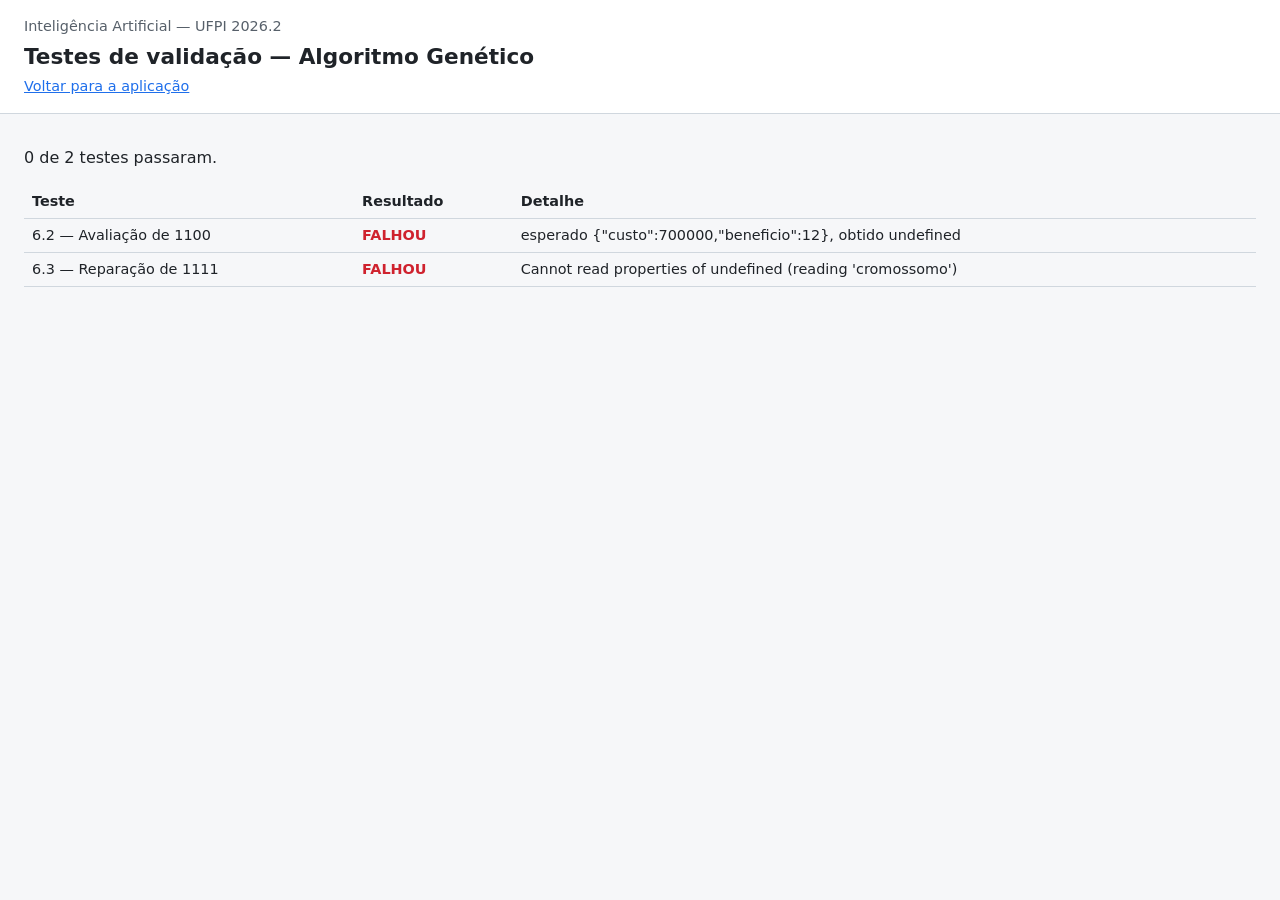
==== testes.html @ 3c5c3645 "Cria esqueleto do trabalho de Algoritmo Genético no padrão do grupo Co-Authored-By: Claude Opus 5.5 " ====
<!DOCTYPE html>
<html lang="pt-BR">
<head>
  <meta charset="UTF-8">
  <meta name="viewport" content="width=device-width, initial-scale=1">
  <title>Testes de validação — Algoritmo Genético</title>
  <link rel="stylesheet" href="css/estilo.css">
</head>
<body>
  <header class="cabecalho">
    <p class="disciplina">Inteligência Artificial — UFPI 2026.2</p>
    <h1>Testes de validação — Algoritmo Genético</h1>
    <p class="meta"><a href="index.html">Voltar para a aplicação</a></p>
  </header>
  <main style="padding:16px 24px">
    <p id="resumo"></p>
    <table>
      <thead><tr><th>Teste</th><th>Resultado</th><th>Detalhe</th></tr></thead>
      <tbody id="resultados"></tbody>
    </table>
  </main>
  <script type="module" src="js/testes.js"></script>
</body>
</html>
---- css/estilo.css ----
/* css/estilo.css — padrão do grupo */
:root {
  --cor-fundo: #f6f7f9;    --cor-painel: #ffffff;   --cor-borda: #d0d7de;
  --cor-texto: #1f2328;    --cor-texto-2: #57606a;
  --cor-primaria: #1f6feb; /* botões, melhor solução */
  --cor-sucesso: #1a7f37;  --cor-erro: #cf222e;     --cor-aviso: #9a6700;
  --serie-1: #1f6feb;      --serie-2: #e8590c;      --serie-3: #2f9e44;  --serie-4: #7048e8;
  --fonte: system-ui, -apple-system, "Segoe UI", Roboto, sans-serif;
  --fonte-mono: ui-monospace, "Cascadia Code", Consolas, monospace;
  --raio: 8px;
}

* { box-sizing: border-box; }
body { margin: 0; background: var(--cor-fundo); color: var(--cor-texto); font-family: var(--fonte); line-height: 1.45; }
a { color: var(--cor-primaria); }

.cabecalho, .rodape { background: var(--cor-painel); border-bottom: 1px solid var(--cor-borda); padding: 16px 24px; }
.rodape { border-top: 1px solid var(--cor-borda); border-bottom: none; font-size: 0.9rem; color: var(--cor-texto-2); }
.cabecalho h1 { margin: 0; font-size: 1.35rem; }
.cabecalho .disciplina { margin: 0 0 4px; color: var(--cor-texto-2); font-size: 0.9rem; }
.cabecalho .meta { margin: 4px 0 0; font-size: 0.9rem; }

.layout { display: grid; grid-template-columns: minmax(300px, 380px) 1fr; gap: 16px; padding: 16px 24px; }
@media (max-width: 900px) { .layout { grid-template-columns: 1fr; } }

.painel { background: var(--cor-painel); border: 1px solid var(--cor-borda); border-radius: var(--raio); padding: 16px; margin-bottom: 16px; }
.painel h2 { margin: 0 0 12px; font-size: 1.05rem; }

.campo { display: flex; flex-direction: column; gap: 4px; margin-bottom: 12px; }
.campo label { font-weight: 600; font-size: 0.9rem; }
.campo input { font: inherit; padding: 6px 8px; border: 1px solid var(--cor-borda); border-radius: 6px; }
.campo.invalido input { border-color: var(--cor-erro); }
.campo .erro { color: var(--cor-erro); font-size: 0.85rem; min-height: 1em; }

.controles { display: grid; grid-template-columns: 1fr 1fr; gap: 8px; }
button { font: inherit; padding: 8px 12px; border-radius: 6px; border: 1px solid var(--cor-borda); background: var(--cor-painel); cursor: pointer; }
button.primario { background: var(--cor-primaria); border-color: var(--cor-primaria); color: #fff; }
button:disabled { opacity: 0.5; cursor: not-allowed; }

.status { padding: 8px 12px; border-radius: 6px; background: #eef4ff; border: 1px solid #c8dafc; margin-bottom: 16px; }
.status.desatualizado { background: #fff8e6; border-color: #f0d58c; color: var(--cor-aviso); }
.status.invalido { background: #ffeef0; border-color: #f5b5bd; color: var(--cor-erro); }

.metricas { display: grid; grid-template-columns: repeat(auto-fit, minmax(160px, 1fr)); gap: 12px; }
.metrica { background: var(--cor-painel); border: 1px solid var(--cor-borda); border-radius: var(--raio); padding: 12px; }
.metrica .rotulo { color: var(--cor-texto-2); font-size: 0.85rem; }
.metrica .valor { font-size: 1.3rem; font-weight: 600; }

.mono, .cromossomo, .log { font-family: var(--fonte-mono); }
table { border-collapse: collapse; width: 100%; font-size: 0.9rem; }
th, td { border-bottom: 1px solid var(--cor-borda); padding: 6px 8px; text-align: left; }
details { border: 1px solid var(--cor-borda); border-radius: 6px; padding: 6px 10px; margin-bottom: 6px; }
details summary { cursor: pointer; font-weight: 600; }

tr.ok td:nth-child(2) { color: var(--cor-sucesso); font-weight: 600; }
tr.falha td:nth-child(2) { color: var(--cor-erro); font-weight: 600; }
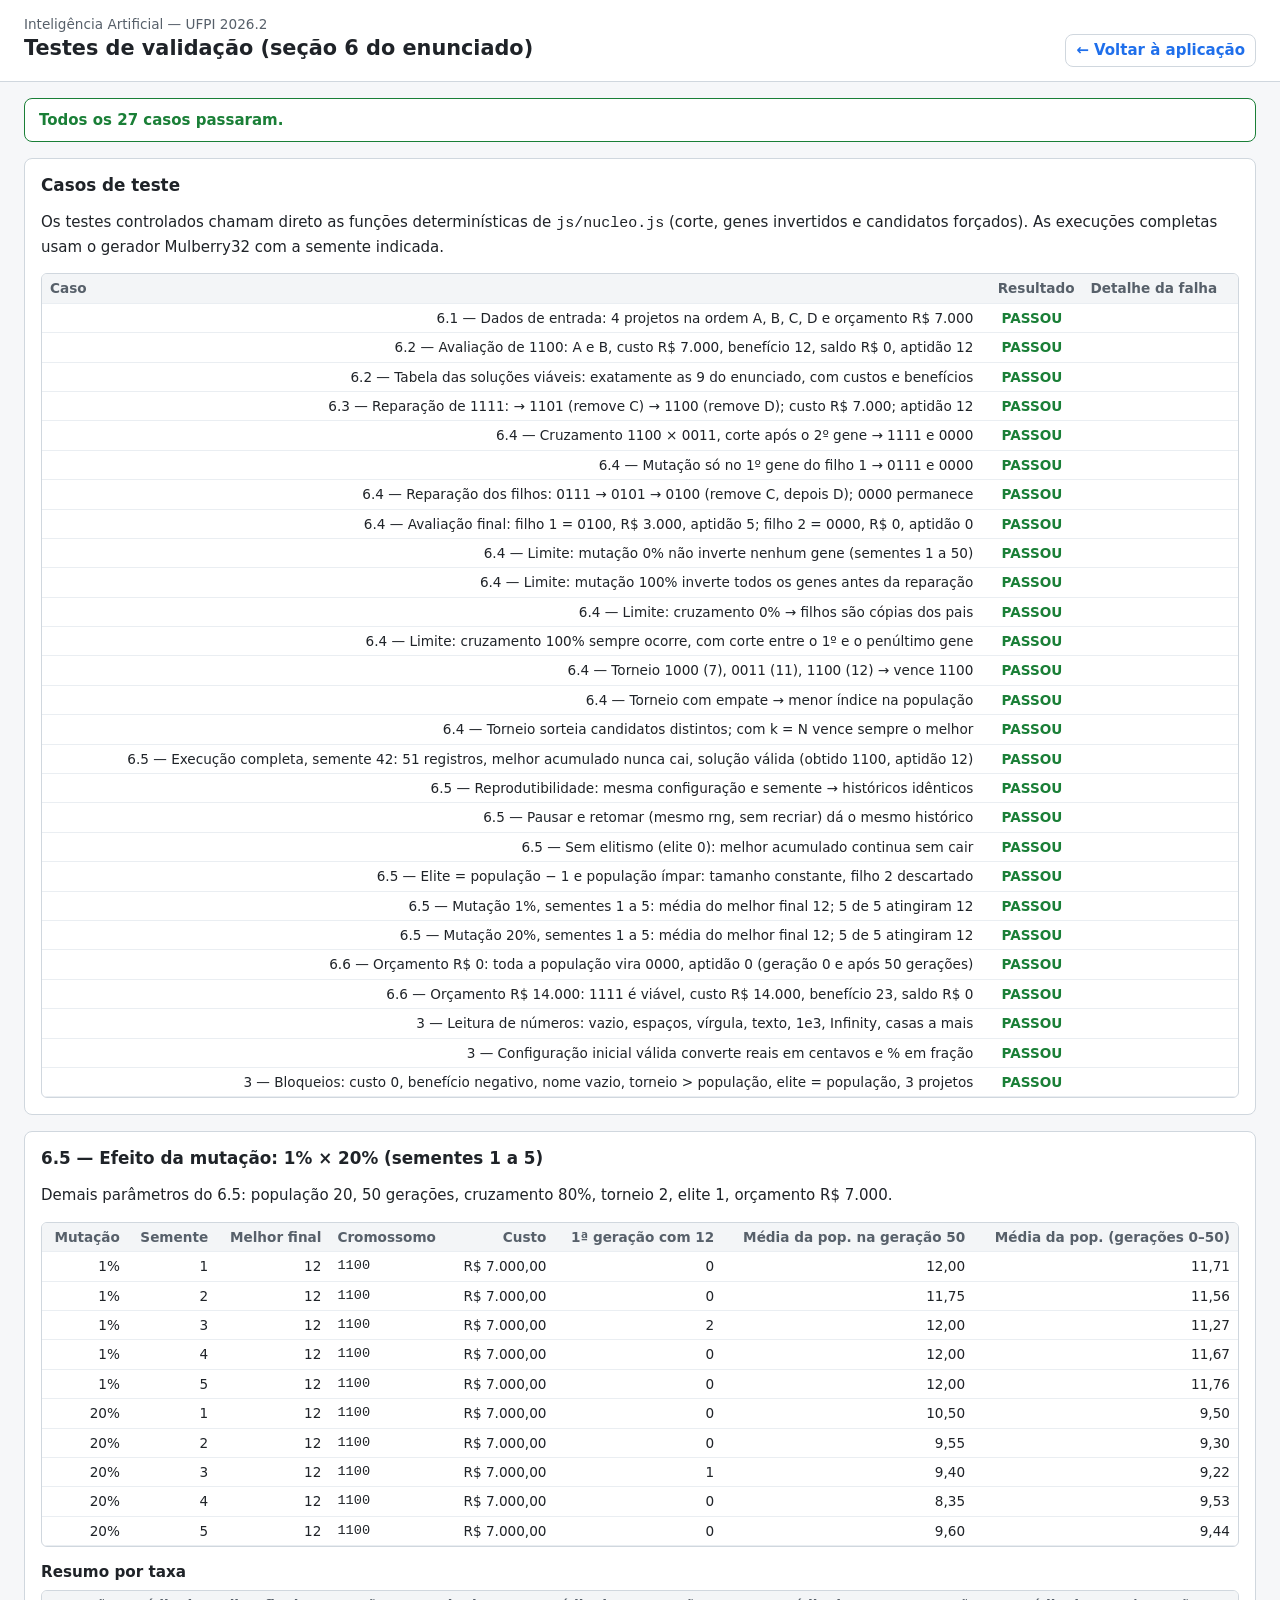
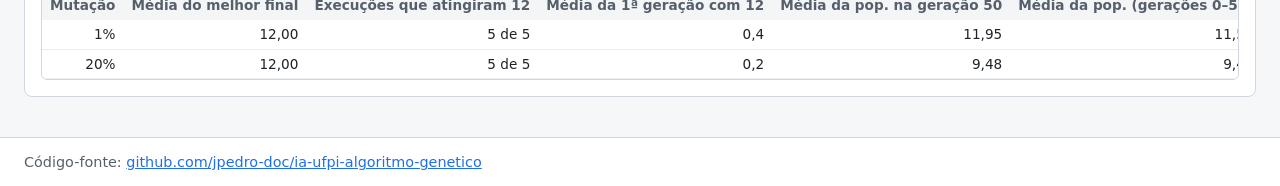
==== commit d7ab33d6: "Implementa o Algoritmo Genético (núcleo, interface, testes e README) Trabalho de João Pedro de Sousa" ====
--- a/testes.html
+++ b/testes.html
@@ -1,24 +1,79 @@
-<!DOCTYPE html>
+<!doctype html>
 <html lang="pt-BR">
 <head>
-  <meta charset="UTF-8">
+  <meta charset="utf-8">
   <meta name="viewport" content="width=device-width, initial-scale=1">
-  <title>Testes de validação — Algoritmo Genético</title>
+  <title>Testes — Algoritmo Genético</title>
   <link rel="stylesheet" href="css/estilo.css">
 </head>
 <body>
   <header class="cabecalho">
-    <p class="disciplina">Inteligência Artificial — UFPI 2026.2</p>
-    <h1>Testes de validação — Algoritmo Genético</h1>
-    <p class="meta"><a href="index.html">Voltar para a aplicação</a></p>
+    <div class="disciplina">Inteligência Artificial — UFPI 2026.2</div>
+    <div class="linha">
+      <h1>Testes de validação (seção 6 do enunciado)</h1>
+      <a class="link-repo" href="index.html">← Voltar à aplicação</a>
+    </div>
   </header>
-  <main style="padding:16px 24px">
-    <p id="resumo"></p>
-    <table>
-      <thead><tr><th>Teste</th><th>Resultado</th><th>Detalhe</th></tr></thead>
-      <tbody id="resultados"></tbody>
-    </table>
+
+  <main class="coluna" style="padding: 16px 24px;">
+    <div id="resumo" class="status">Rodando testes…</div>
+
+    <section class="painel">
+      <h2>Casos de teste</h2>
+      <p class="dica">Os testes controlados chamam direto as funções determinísticas de <code>js/nucleo.js</code> (corte, genes invertidos e candidatos forçados). As execuções completas usam o gerador Mulberry32 com a semente indicada.</p>
+      <div class="rolagem" style="max-height: none;">
+        <table class="dados testes">
+          <thead><tr><th class="esq">Caso</th><th>Resultado</th><th class="esq">Detalhe da falha</th></tr></thead>
+          <tbody id="corpo-testes"></tbody>
+        </table>
+      </div>
+    </section>
+
+    <section class="painel">
+      <h2>6.5 — Efeito da mutação: 1% × 20% (sementes 1 a 5)</h2>
+      <p class="dica">Demais parâmetros do 6.5: população 20, 50 gerações, cruzamento 80%, torneio 2, elite 1, orçamento R$ 7.000.</p>
+      <div class="rolagem" style="max-height: none;">
+        <table class="dados">
+          <thead><tr><th>Mutação</th><th>Semente</th><th>Melhor final</th><th class="esq">Cromossomo</th><th>Custo</th><th>1ª geração com 12</th><th>Média da pop. na geração 50</th><th>Média da pop. (gerações 0–50)</th></tr></thead>
+          <tbody id="corpo-mutacao"></tbody>
+        </table>
+      </div>
+      <h3>Resumo por taxa</h3>
+      <div class="rolagem" style="max-height: none;">
+        <table class="dados">
+          <thead><tr><th>Mutação</th><th>Média do melhor final</th><th>Execuções que atingiram 12</th><th>Média da 1ª geração com 12</th><th>Média da pop. na geração 50</th><th>Média da pop. (gerações 0–50)</th></tr></thead>
+          <tbody id="corpo-resumo"></tbody>
+        </table>
+      </div>
+    </section>
   </main>
-  <script type="module" src="js/testes.js"></script>
+
+  <footer class="rodape">
+    Código-fonte: <a href="https://github.com/jpedro-doc/ia-ufpi-algoritmo-genetico" target="_blank" rel="noopener">github.com/jpedro-doc/ia-ufpi-algoritmo-genetico</a>
+  </footer>
+
+  <script type="module">
+    import { rodarTodos, mostrar, compararMutacao } from './js/testes.js';
+    import { reais, decimal, numero, percentual } from './js/formato.js';
+
+    const resultados = rodarTodos();
+    mostrar(document.getElementById('corpo-testes'));
+    const falhas = resultados.filter((r) => !r.ok).length;
+    const resumo = document.getElementById('resumo');
+    resumo.textContent = falhas === 0
+      ? `Todos os ${resultados.length} casos passaram.`
+      : `${falhas} de ${resultados.length} casos falharam.`;
+    resumo.dataset.estado = falhas === 0 ? 'concluido' : 'invalido';
+
+    const comp = compararMutacao();
+    document.getElementById('corpo-mutacao').innerHTML = comp.linhas.map((l) => `<tr>
+      <td>${percentual(l.taxa)}</td><td>${l.semente}</td><td>${numero(l.melhorFinal)}</td>
+      <td class="esq mono">${l.cromossomo}</td><td>${reais(l.custo)}</td>
+      <td>${l.primeiraGeracao12 ?? 'não atingiu'}</td><td>${decimal(l.mediaFinal, 2)}</td><td>${decimal(l.mediaDasMedias, 2)}</td></tr>`).join('');
+    document.getElementById('corpo-resumo').innerHTML = comp.resumo.map((r) => `<tr>
+      <td>${percentual(r.taxa)}</td><td>${decimal(r.mediaMelhorFinal, 2)}</td><td>${r.atingiram12} de 5</td>
+      <td>${Number.isNaN(r.mediaPrimeiraGeracao12) ? '—' : decimal(r.mediaPrimeiraGeracao12, 1)}</td>
+      <td>${decimal(r.mediaPopulacaoFinal, 2)}</td><td>${decimal(r.mediaPopulacaoGeral, 2)}</td></tr>`).join('');
+  </script>
 </body>
 </html>
--- a/css/estilo.css
+++ b/css/estilo.css
@@ -1,56 +1,131 @@
-/* css/estilo.css — padrão do grupo */
+/* css/estilo.css — variáveis de cor e layout do padrão do grupo */
 :root {
-  --cor-fundo: #f6f7f9;    --cor-painel: #ffffff;   --cor-borda: #d0d7de;
+  --cor-fundo: #f6f7f9;    --cor-painel: #ffffff;    --cor-borda: #d0d7de;
   --cor-texto: #1f2328;    --cor-texto-2: #57606a;
   --cor-primaria: #1f6feb; /* botões, melhor solução */
-  --cor-sucesso: #1a7f37;  --cor-erro: #cf222e;     --cor-aviso: #9a6700;
-  --serie-1: #1f6feb;      --serie-2: #e8590c;      --serie-3: #2f9e44;  --serie-4: #7048e8;
+  --cor-sucesso: #1a7f37;  --cor-erro: #cf222e;      --cor-aviso: #9a6700;
+  --serie-1: #1f6feb;      --serie-2: #e8590c;       --serie-3: #2f9e44;   --serie-4: #7048e8;
   --fonte: system-ui, -apple-system, "Segoe UI", Roboto, sans-serif;
   --fonte-mono: ui-monospace, "Cascadia Code", Consolas, monospace;
   --raio: 8px;
 }
 
 * { box-sizing: border-box; }
-body { margin: 0; background: var(--cor-fundo); color: var(--cor-texto); font-family: var(--fonte); line-height: 1.45; }
+body { margin: 0; background: var(--cor-fundo); color: var(--cor-texto); font: 15px/1.5 var(--fonte); }
 a { color: var(--cor-primaria); }
+h1, h2, h3 { margin: 0; line-height: 1.25; }
+h2 { font-size: 1.05rem; margin-bottom: 12px; }
+h3 { font-size: .95rem; margin: 16px 0 8px; }
+.mono, code { font-family: var(--fonte-mono); }
 
-.cabecalho, .rodape { background: var(--cor-painel); border-bottom: 1px solid var(--cor-borda); padding: 16px 24px; }
-.rodape { border-top: 1px solid var(--cor-borda); border-bottom: none; font-size: 0.9rem; color: var(--cor-texto-2); }
-.cabecalho h1 { margin: 0; font-size: 1.35rem; }
-.cabecalho .disciplina { margin: 0 0 4px; color: var(--cor-texto-2); font-size: 0.9rem; }
-.cabecalho .meta { margin: 4px 0 0; font-size: 0.9rem; }
+/* ---------- cabeçalho e rodapé ---------- */
+.cabecalho, .rodape { background: var(--cor-painel); border-bottom: 1px solid var(--cor-borda); padding: 14px 24px; }
+.rodape { border-top: 1px solid var(--cor-borda); border-bottom: 0; color: var(--cor-texto-2); font-size: .9rem; margin-top: 24px; }
+.cabecalho .disciplina { color: var(--cor-texto-2); font-size: .85rem; }
+.cabecalho h1 { font-size: 1.3rem; }
+.cabecalho .linha { display: flex; flex-wrap: wrap; gap: 8px 24px; align-items: baseline; justify-content: space-between; }
+.cabecalho .autores { color: var(--cor-texto-2); font-size: .9rem; }
+.link-repo { font-weight: 600; text-decoration: none; border: 1px solid var(--cor-borda); border-radius: var(--raio); padding: 4px 10px; }
 
-.layout { display: grid; grid-template-columns: minmax(300px, 380px) 1fr; gap: 16px; padding: 16px 24px; }
-@media (max-width: 900px) { .layout { grid-template-columns: 1fr; } }
+/* ---------- layout ---------- */
+.layout { display: grid; grid-template-columns: minmax(320px, 430px) 1fr; gap: 16px; padding: 16px 24px; align-items: start; }
+.painel { background: var(--cor-painel); border: 1px solid var(--cor-borda); border-radius: var(--raio); padding: 16px; min-width: 0; }
+.coluna { display: grid; gap: 16px; min-width: 0; }
+@media (max-width: 900px) {
+  .layout { grid-template-columns: 1fr; padding: 12px; }
+  .cabecalho, .rodape { padding: 12px; }
+}
 
-.painel { background: var(--cor-painel); border: 1px solid var(--cor-borda); border-radius: var(--raio); padding: 16px; margin-bottom: 16px; }
-.painel h2 { margin: 0 0 12px; font-size: 1.05rem; }
+/* ---------- formulário ---------- */
+.campo { margin-bottom: 10px; }
+.campo label { display: block; font-weight: 600; font-size: .9rem; }
+.campo .dica { color: var(--cor-texto-2); font-size: .8rem; }
+input[type="text"] { width: 100%; font: inherit; padding: 6px 8px; border: 1px solid var(--cor-borda); border-radius: 6px; background: #fff; color: var(--cor-texto); }
+input[type="text"]:focus { outline: 2px solid var(--cor-primaria); outline-offset: -1px; }
+input.invalido { border-color: var(--cor-erro); outline-color: var(--cor-erro); background: #fff5f5; }
+.erro { color: var(--cor-erro); font-size: .8rem; margin-top: 2px; }
+.erro:empty { display: none; }
+.resumo-erros { color: var(--cor-erro); font-weight: 600; margin-bottom: 8px; }
+.resumo-erros:empty { display: none; }
+.grade-2 { display: grid; grid-template-columns: 1fr 1fr; gap: 0 10px; }
 
-.campo { display: flex; flex-direction: column; gap: 4px; margin-bottom: 12px; }
-.campo label { font-weight: 600; font-size: 0.9rem; }
-.campo input { font: inherit; padding: 6px 8px; border: 1px solid var(--cor-borda); border-radius: 6px; }
-.campo.invalido input { border-color: var(--cor-erro); }
-.campo .erro { color: var(--cor-erro); font-size: 0.85rem; min-height: 1em; }
+.tabela-projetos { width: 100%; border-collapse: collapse; font-size: .85rem; }
+.tabela-projetos th { text-align: left; color: var(--cor-texto-2); font-weight: 600; padding: 2px 3px; }
+.tabela-projetos td { padding: 2px 3px; vertical-align: top; }
+.tabela-projetos td.gene { font-family: var(--fonte-mono); font-weight: 700; padding-top: 8px; }
+.tabela-projetos input { padding: 4px 6px; }
+.tabela-projetos .col-nome { width: 38%; }
+.tabela-projetos .col-num { width: 26%; }
+.tabela-projetos tr.linha-erro td { padding-top: 0; }
 
-.controles { display: grid; grid-template-columns: 1fr 1fr; gap: 8px; }
-button { font: inherit; padding: 8px 12px; border-radius: 6px; border: 1px solid var(--cor-borda); background: var(--cor-painel); cursor: pointer; }
-button.primario { background: var(--cor-primaria); border-color: var(--cor-primaria); color: #fff; }
-button:disabled { opacity: 0.5; cursor: not-allowed; }
+/* ---------- botões ---------- */
+button { font: inherit; border: 1px solid var(--cor-borda); background: #fff; color: var(--cor-texto); border-radius: 6px; padding: 6px 12px; cursor: pointer; }
+button:hover:not(:disabled) { border-color: var(--cor-primaria); }
+button:disabled { opacity: .45; cursor: not-allowed; }
+button.primario { background: var(--cor-primaria); border-color: var(--cor-primaria); color: #fff; font-weight: 600; }
+button.pequeno { padding: 2px 8px; font-size: .8rem; }
+.botoes { display: grid; grid-template-columns: 1fr 1fr; gap: 8px; margin: 12px 0; }
+.acoes-linha { display: flex; gap: 8px; flex-wrap: wrap; margin: 6px 0 12px; }
+.velocidade { display: flex; align-items: center; gap: 8px; font-size: .85rem; }
+.velocidade input { flex: 1; }
 
-.status { padding: 8px 12px; border-radius: 6px; background: #eef4ff; border: 1px solid #c8dafc; margin-bottom: 16px; }
-.status.desatualizado { background: #fff8e6; border-color: #f0d58c; color: var(--cor-aviso); }
-.status.invalido { background: #ffeef0; border-color: #f5b5bd; color: var(--cor-erro); }
+/* ---------- status e métricas ---------- */
+.status { border-radius: var(--raio); padding: 10px 14px; font-weight: 600; border: 1px solid var(--cor-borda); background: var(--cor-painel); }
+.status[data-estado="executando"] { border-color: var(--cor-primaria); color: var(--cor-primaria); }
+.status[data-estado="pausado"] { border-color: var(--cor-aviso); color: var(--cor-aviso); }
+.status[data-estado="concluido"] { border-color: var(--cor-sucesso); color: var(--cor-sucesso); }
+.status[data-estado="desatualizado"], .status[data-estado="invalido"] { border-color: var(--cor-erro); color: var(--cor-erro); background: #fff5f5; }
 
-.metricas { display: grid; grid-template-columns: repeat(auto-fit, minmax(160px, 1fr)); gap: 12px; }
-.metrica { background: var(--cor-painel); border: 1px solid var(--cor-borda); border-radius: var(--raio); padding: 12px; }
-.metrica .rotulo { color: var(--cor-texto-2); font-size: 0.85rem; }
-.metrica .valor { font-size: 1.3rem; font-weight: 600; }
+.cartoes { display: grid; grid-template-columns: repeat(4, 1fr); gap: 12px; }
+.cartao { background: var(--cor-painel); border: 1px solid var(--cor-borda); border-radius: var(--raio); padding: 10px 14px; }
+.cartao .rotulo { color: var(--cor-texto-2); font-size: .8rem; }
+.cartao .valor { font-size: 1.5rem; font-weight: 700; font-variant-numeric: tabular-nums; }
+.cartao .valor.vazio { font-size: .9rem; font-weight: 400; color: var(--cor-texto-2); padding: 8px 0; }
+.cartao.destaque .valor { color: var(--serie-1); }
+@media (max-width: 1100px) { .cartoes { grid-template-columns: repeat(2, 1fr); } }
 
-.mono, .cromossomo, .log { font-family: var(--fonte-mono); }
-table { border-collapse: collapse; width: 100%; font-size: 0.9rem; }
-th, td { border-bottom: 1px solid var(--cor-borda); padding: 6px 8px; text-align: left; }
-details { border: 1px solid var(--cor-borda); border-radius: 6px; padding: 6px 10px; margin-bottom: 6px; }
-details summary { cursor: pointer; font-weight: 600; }
+/* ---------- cromossomos ---------- */
+.bits { display: inline-flex; gap: 3px; font-family: var(--fonte-mono); }
+.bit { display: inline-grid; place-items: center; width: 26px; height: 30px; border-radius: 4px; font-weight: 700; border: 1px solid var(--cor-borda); }
+.bit.um { background: var(--cor-primaria); color: #fff; border-color: var(--cor-primaria); }
+.bit.zero { background: #eef1f4; color: var(--cor-texto-2); }
+.bit .letra { display: block; font-size: .6rem; line-height: 1; opacity: .8; }
+.melhor-solucao { display: grid; grid-template-columns: auto 1fr; gap: 6px 16px; align-items: center; }
+.melhor-solucao dt { color: var(--cor-texto-2); font-size: .85rem; }
+.melhor-solucao dd { margin: 0; }
 
-tr.ok td:nth-child(2) { color: var(--cor-sucesso); font-weight: 600; }
-tr.falha td:nth-child(2) { color: var(--cor-erro); font-weight: 600; }
+/* ---------- tabelas ---------- */
+.rolagem { max-height: 320px; overflow: auto; border: 1px solid var(--cor-borda); border-radius: 6px; }
+table.dados { width: 100%; border-collapse: collapse; font-size: .85rem; font-variant-numeric: tabular-nums; }
+table.dados th, table.dados td { padding: 4px 8px; border-bottom: 1px solid #eaeef2; text-align: right; white-space: nowrap; }
+table.dados th { position: sticky; top: 0; background: #f3f5f7; color: var(--cor-texto-2); }
+table.dados td.esq, table.dados th.esq { text-align: left; }
+table.dados tr.elite td { background: #eef5ff; }
+table.dados tr.melhor td { font-weight: 700; }
+.marca-elite { color: var(--cor-primaria); font-weight: 700; }
+
+/* ---------- gráfico ---------- */
+.grafico { position: relative; height: 280px; }
+
+/* ---------- animação ---------- */
+.anim-controles { display: flex; flex-wrap: wrap; gap: 8px; align-items: center; margin-bottom: 8px; font-size: .85rem; }
+.anim-controles select { font: inherit; padding: 4px; border-radius: 6px; border: 1px solid var(--cor-borda); }
+.anim-palco { width: 100%; max-height: 340px; border: 1px solid var(--cor-borda); border-radius: 6px; background: #fbfcfd; display: block; }
+.anim-legenda { margin-top: 8px; min-height: 2.6em; font-size: .9rem; }
+.anim-legenda b { color: var(--cor-primaria); }
+
+/* ---------- logs ---------- */
+.logs details { border: 1px solid var(--cor-borda); border-radius: 6px; margin-bottom: 6px; background: #fff; }
+.logs summary { cursor: pointer; padding: 6px 10px; font-weight: 600; }
+.logs .corpo { padding: 4px 12px 10px; font-size: .85rem; }
+.logs .corpo p { margin: 3px 0; }
+.logs .corpo .par { border-left: 3px solid var(--cor-borda); padding-left: 8px; margin: 8px 0; }
+.logs code { background: #f3f5f7; padding: 0 4px; border-radius: 4px; }
+.logs .lista { max-height: 520px; overflow: auto; }
+.descartado { color: var(--cor-texto-2); text-decoration: line-through; }
+
+/* ---------- testes.html ---------- */
+.testes td:nth-child(2) { font-weight: 700; text-align: center; }
+.testes tr.ok td:nth-child(2) { color: var(--cor-sucesso); }
+.testes tr.falha td:nth-child(2) { color: var(--cor-erro); }
+.testes td { white-space: normal; text-align: left; }
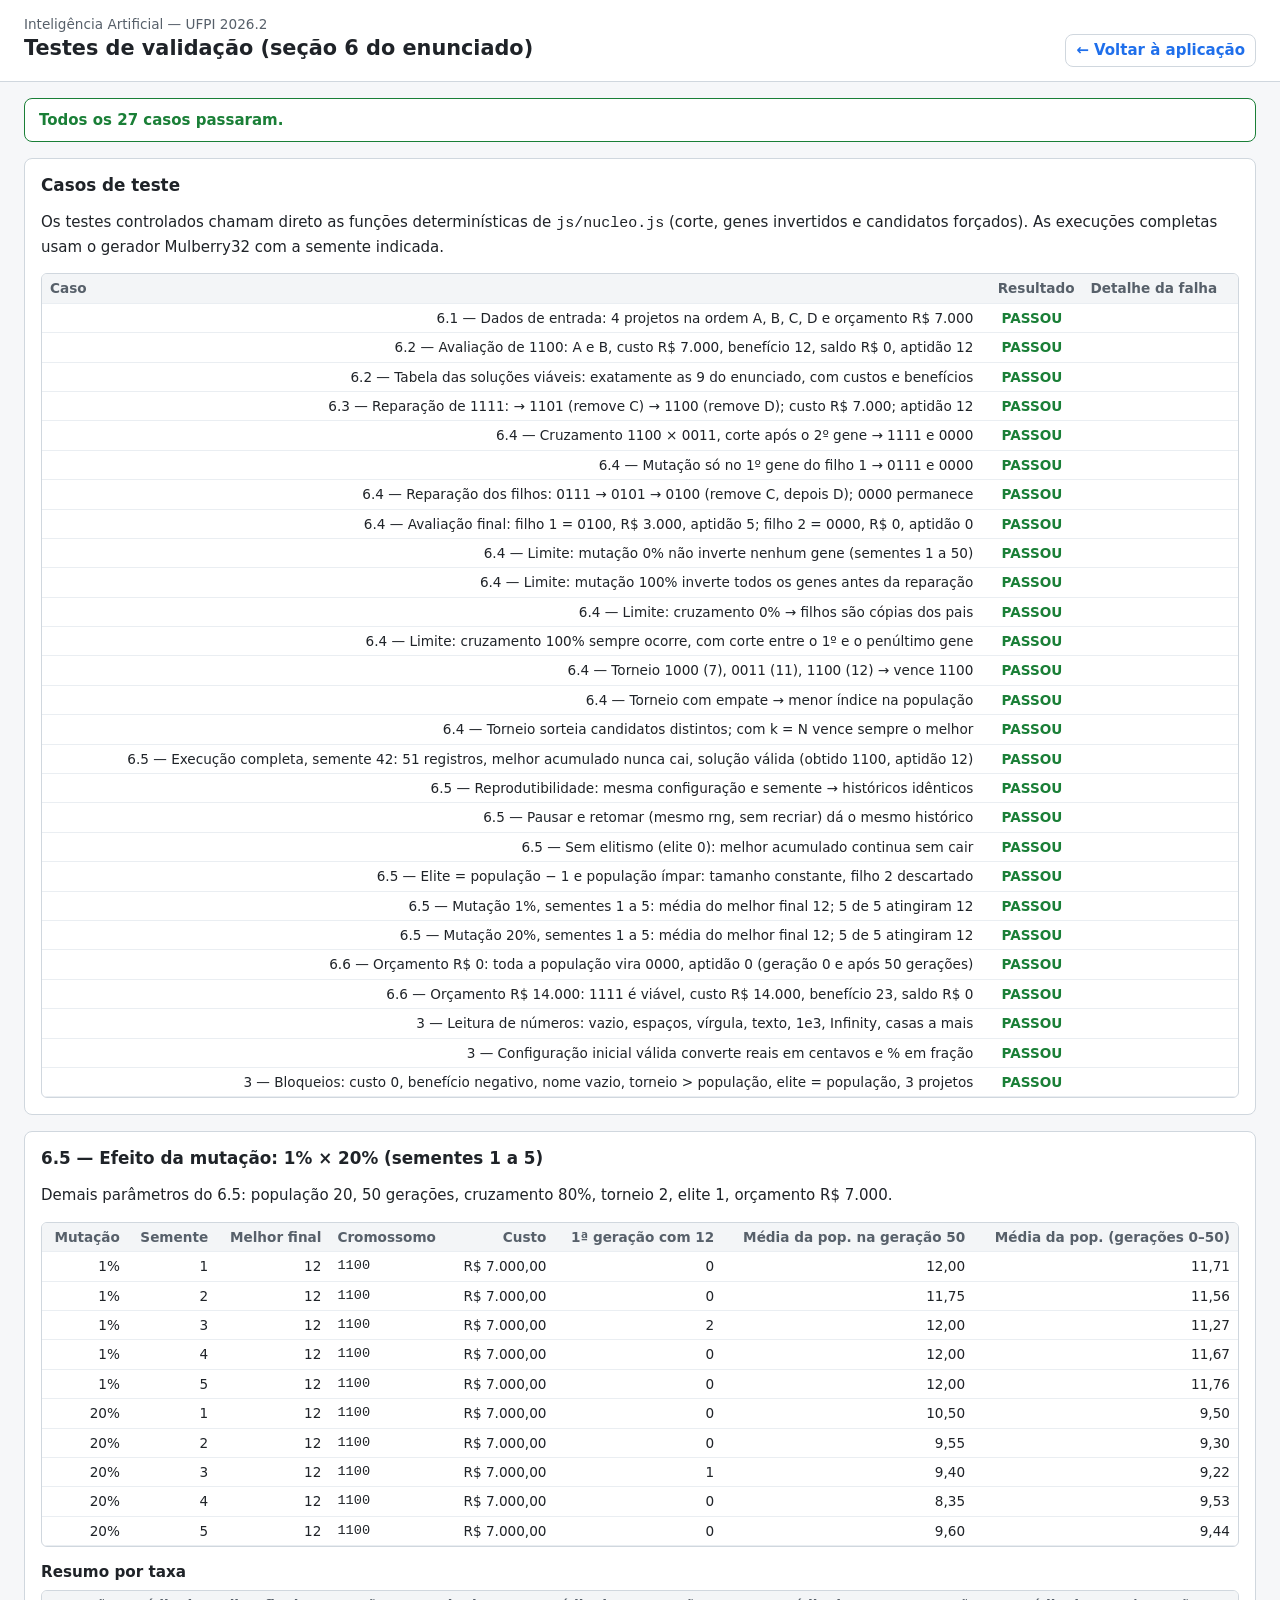
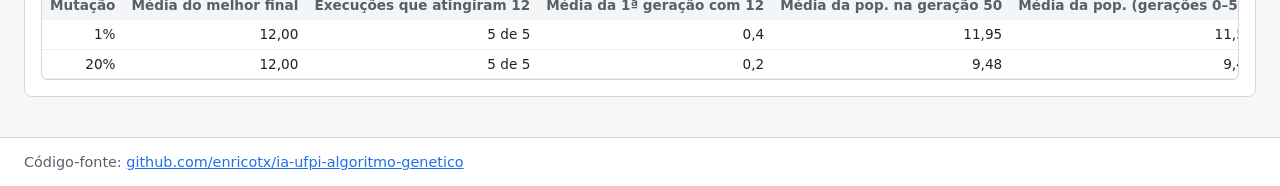
==== commit d28571e1: "Corrige links do repositório e nomes dos autores Co-Authored-By: Claude Opus 5.5 <noreply@anthropic." ====
--- a/testes.html
+++ b/testes.html
@@ -49,7 +49,7 @@
   </main>
 
   <footer class="rodape">
-    Código-fonte: <a href="https://github.com/jpedro-doc/ia-ufpi-algoritmo-genetico" target="_blank" rel="noopener">github.com/jpedro-doc/ia-ufpi-algoritmo-genetico</a>
+    Código-fonte: <a href="https://github.com/enricotx/ia-ufpi-algoritmo-genetico" target="_blank" rel="noopener">github.com/enricotx/ia-ufpi-algoritmo-genetico</a>
   </footer>
 
   <script type="module">
